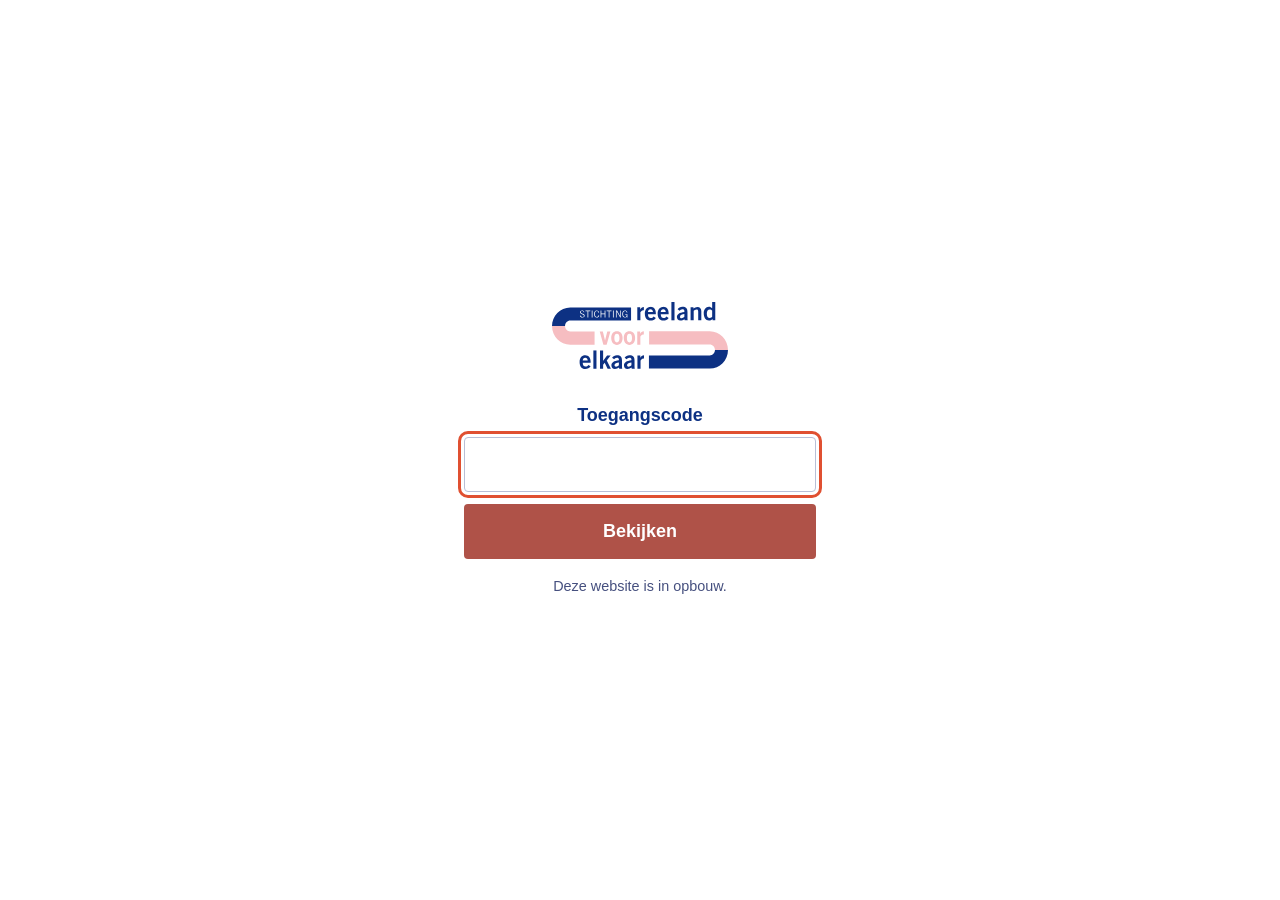
==== index.html @ 43d9a059 "Doorlopende band achter thema's weer weg Co-Authored-By: Claude Opus 5.5 <noreply@anthropic.com> Cla" ====
<!doctype html>
<html lang="nl">
<head>
  <meta charset="utf-8">
  <meta name="viewport" content="width=device-width, initial-scale=1">
  <title>Stichting Reeland voor Elkaar | Geld uit het Reeland, voor het Reeland</title>
  <meta name="description" content="Ondernemers, scholen en verenigingen in het Reeland in Dordrecht betalen mee aan het Ondernemersfonds. Bij Stichting Reeland voor Elkaar vraag je dat geld aan voor de wijk.">
  <meta property="og:title" content="Stichting Reeland voor Elkaar | Geld uit het Reeland, voor het Reeland">
  <meta property="og:description" content="Ondernemers, scholen en verenigingen in het Reeland in Dordrecht betalen mee aan het Ondernemersfonds. Bij Stichting Reeland voor Elkaar vraag je dat geld aan voor de wijk.">
  <meta property="og:type" content="website">
  <meta property="og:locale" content="nl_NL">
  <meta property="og:image" content="https://reelandvoorelkaar.nl/assets/deelafbeelding.png">
  <meta property="og:url" content="https://reelandvoorelkaar.nl/index.html">
  <link rel="icon" href="assets/favicon.svg" type="image/svg+xml">
  <meta name="robots" content="noindex, nofollow">
  <link rel="stylesheet" href="assets/style.css?v=202610140854">
  <script src="assets/gate.js?v=202610140854"></script>
</head>
<body data-pair="home">
  <a class="skip" href="#inhoud">Naar de inhoud</a>

  <header class="top">
    <div class="wrap top__bar">
      <a class="logo" href="index.html"><img src="assets/logo/logo-5.svg" alt="Stichting Reeland voor Elkaar" width="249" height="94"></a>
      <nav class="nav" aria-label="Hoofdmenu">
        <a href="gebied.html">Het gebied</a><a href="aanvragen.html">Aanvragen</a><a href="over-ons.html">Over ons</a>
        <a class="btn" href="aanvraag.html">Aanvraag indienen</a>
      </nav>
    </div>
  </header>

  <main id="inhoud">
    <section class="hero" aria-labelledby="kop">
      <div class="wrap hero__grid">
        <div>
          <h1 id="kop">Geld uit het Reeland, <span>voor het Reeland.</span></h1>
          <p class="lead">Iedereen met een bedrijfspand in het Reeland betaalt mee aan het Ondernemersfonds Dordrecht. Het deel dat voor het Reeland bestemd is, beheren wij. Zo komt dat geld terug bij plannen die het gebied sterker maken.</p>
          <div class="actions">
            <a class="btn" href="aanvragen.html">Zo doe je een aanvraag</a>
            <a href="#hoor-ik-erbij">Hoor ik erbij?</a>
          </div>
        </div>
        <svg class="hero__art" xmlns="http://www.w3.org/2000/svg" viewBox="0 0 500.0 418" fill="none" stroke-width="40" aria-hidden="true">
  <path d="M197 20 H47 A27 27 0 0 0 20 47" stroke="#b2dde5"/>
  <path d="M20 47 A27 27 0 0 0 47 74 H197 A27 27 0 0 1 224 101" stroke="#af5248"/>
  <path d="M224 101 A27 27 0 0 1 197 128 H47 A27 27 0 0 0 20 155" stroke="#7c986c"/>
  <path d="M20 155 A27 27 0 0 0 47 182 H197 A27 27 0 0 1 224 209" stroke="#e05031"/>
  <path d="M224 209 A27 27 0 0 1 197 236 H47 A27 27 0 0 0 20 263" stroke="#c1d2c5"/>
  <path d="M20 263 A27 27 0 0 0 47 290 H197 A27 27 0 0 1 224 317" stroke="#d2b649"/>
  <path d="M224 317 A27 27 0 0 1 197 344 H47 A27 27 0 0 0 20 371" stroke="#0d3183"/>
  <path d="M20 371 A27 27 0 0 0 47 398 H197" stroke="#f6bdc1"/>
  <path d="M303 20 H453 A27 27 0 0 1 480 47" stroke="#b2dde5"/>
  <path d="M480 47 A27 27 0 0 1 453 74 H303 A27 27 0 0 0 276 101" stroke="#af5248"/>
  <path d="M276 101 A27 27 0 0 0 303 128 H453 A27 27 0 0 1 480 155" stroke="#7c986c"/>
  <path d="M480 155 A27 27 0 0 1 453 182 H303 A27 27 0 0 0 276 209" stroke="#e05031"/>
  <path d="M276 209 A27 27 0 0 0 303 236 H453 A27 27 0 0 1 480 263" stroke="#c1d2c5"/>
  <path d="M480 263 A27 27 0 0 1 453 290 H303 A27 27 0 0 0 276 317" stroke="#d2b649"/>
  <path d="M276 317 A27 27 0 0 0 303 344 H453 A27 27 0 0 1 480 371" stroke="#0d3183"/>
  <path d="M480 371 A27 27 0 0 1 453 398 H303" stroke="#f6bdc1"/>
</svg>

      </div>
      <div class="wrap">
        <ul class="cijfers" aria-label="Het Reeland in cijfers">
          <li><strong>175</strong><span>ondernemers en organisaties</span></li>
          <li><strong>5</strong><span>buurten</span></li>
          <li><strong>15</strong><span>trekkingsgebied, van de 24 in Dordrecht</span></li>
        </ul>
      </div>
    </section>

    <section class="block" aria-labelledby="h-werkt">
      <div class="wrap">
        <h2 id="h-werkt">Een fonds van en voor het Reeland</h2>
        <p class="intro">Het is geen subsidie van buiten. Het is jullie eigen geld, dat wij op aanvraag teruggeven aan plannen die het gebied ten goede komen. Wij bepalen niet wat er moet gebeuren; dat doen de ondernemers, verenigingen en organisaties uit het Reeland samen.</p>
        <ol class="flow">
          <li><span class="flow__label">Stap 1</span><h3>Je betaalt mee</h3><p>Eigenaren en gebruikers van panden die geen woning zijn, betalen een kleine opslag op de onroerendezaakbelasting (OZB). De gemeente Dordrecht draagt dat af aan het Ondernemersfonds Dordrecht, ONS Dordrecht.</p></li>
          <li><span class="flow__label">Stap 2</span><h3>Het blijft in het Reeland</h3><p>Dordrecht is verdeeld in 24 trekkingsgebieden. Het fonds houdt het geld per gebied bij elkaar. Het Reeland is trekkingsgebied 15, en Stichting Reeland voor Elkaar beheert het geld voor dit gebied.</p></li>
          <li><span class="flow__label">Stap 3</span><h3>Het komt terug</h3><p>Ondernemers en organisaties uit het Reeland dienen samen een plan in. Het bestuur beoordeelt de aanvraag en ziet erop toe dat het geld goed wordt besteed.</p></li>
        </ol>
      </div>
    </section>
    <section class="block" id="hoor-ik-erbij" aria-labelledby="h-check">
      <div class="wrap">
        <div class="panel">
          <div>
            <h2 id="h-check">Hoor ik erbij? <span>Ben ik onderdeel van het Reeland?</span></h2>
            <p>Heb je een onderneming, school, vereniging of organisatie met een pand in het Reeland? Dan betaal je mee aan het fonds en kun je een aanvraag doen.</p>
          </div>
          <div>
            <form class="streetform" data-straatcheck>
              <label for="straat-home">Typ je straatnaam</label>
              <input id="straat-home" name="straat" list="straten-lijst" autocomplete="off" placeholder="Bijvoorbeeld Vogelplein">
              <button class="btn" type="submit">Check</button>
            </form>
            <p class="result" role="status" aria-live="polite"></p>
            <datalist id="straten-lijst"></datalist>
          </div>
        </div>
        <p class="small mt-s">Of bekijk <a href="gebied.html">de vijf buurten</a>.</p>
      </div>
    </section>
    <section class="block" aria-labelledby="h-thema">
      <div class="wrap">
        <h2 id="h-thema">Waarvoor kun je aanvragen?</h2>
        <p class="intro">Voor plannen van en voor ondernemers die ook goed zijn voor het gebied. Hoe meer ondernemers en organisaties uit het Reeland je plan steunen, hoe sterker je aanvraag. Bijvoorbeeld op deze terreinen:</p>
        <ul class="list list--2 tiles">
          <li><svg class="mini" viewBox="0 0 170 94" fill="none" stroke-width="40" aria-hidden="true"><path d="M170 20H47A27 27 0 0 0 20 47" stroke="var(--t1)"/><path d="M20 47A27 27 0 0 0 47 74H100" stroke="var(--t2)"/></svg><h3>Samen organiseren</h3><p>Ondernemers in het Reeland beter met elkaar verbinden en organiseren.</p></li>
          <li><svg class="mini" viewBox="0 0 170 94" fill="none" stroke-width="40" aria-hidden="true"><path d="M170 20H47A27 27 0 0 0 20 47" stroke="var(--t1)"/><path d="M20 47A27 27 0 0 0 47 74H100" stroke="var(--t2)"/></svg><h3>Gezamenlijke activiteiten</h3><p>Activiteiten die ondernemers samen opzetten, voor het hele gebied.</p></li>
          <li><svg class="mini" viewBox="0 0 170 94" fill="none" stroke-width="40" aria-hidden="true"><path d="M170 20H47A27 27 0 0 0 20 47" stroke="var(--t1)"/><path d="M20 47A27 27 0 0 0 47 74H100" stroke="var(--t2)"/></svg><h3>Schoon, heel en veilig</h3><p>De leefbaarheid van straten, pleinen en bedrijfsomgeving.</p></li>
          <li><svg class="mini" viewBox="0 0 170 94" fill="none" stroke-width="40" aria-hidden="true"><path d="M170 20H47A27 27 0 0 0 20 47" stroke="var(--t1)"/><path d="M20 47A27 27 0 0 0 47 74H100" stroke="var(--t2)"/></svg><h3>Duurzaamheid en innovatie</h3><p>Plannen die het Reeland duurzamer of vernieuwender maken.</p></li>
          <li><svg class="mini" viewBox="0 0 170 94" fill="none" stroke-width="40" aria-hidden="true"><path d="M170 20H47A27 27 0 0 0 20 47" stroke="var(--t1)"/><path d="M20 47A27 27 0 0 0 47 74H100" stroke="var(--t2)"/></svg><h3>Promotie en marketing</h3><p>Het Reeland en zijn ondernemers zichtbaar maken.</p></li>
          <li><svg class="mini" viewBox="0 0 170 94" fill="none" stroke-width="40" aria-hidden="true"><path d="M170 20H47A27 27 0 0 0 20 47" stroke="var(--t1)"/><path d="M20 47A27 27 0 0 0 47 74H100" stroke="var(--t2)"/></svg><h3>Overleg en vertegenwoordiging</h3><p>Een stem voor het gebied in relevante overleggen.</p></li>
          <li><svg class="mini" viewBox="0 0 170 94" fill="none" stroke-width="40" aria-hidden="true"><path d="M170 20H47A27 27 0 0 0 20 47" stroke="var(--t1)"/><path d="M20 47A27 27 0 0 0 47 74H100" stroke="var(--t2)"/></svg><h3>Onderzoek en data</h3><p>Weten wat er speelt, zodat plannen beter aansluiten.</p></li>
        </ul>
        <p class="small mt-s">Het Ondernemersfonds Dordrecht noemt zelf voorbeelden als feestverlichting, camerabeveiliging en onderzoek, of projecten rond verbinding, duurzaamheid en gezondheid. Of je nu een school, stichting, vereniging of bedrijf bent.</p>
        <div class="deadline">
          <div><small>Eerstvolgende indiendatum</small><strong data-next="indienen">&nbsp;</strong></div>
          <div><small>Besproken in de vergadering van</small><strong data-next="vergadering">&nbsp;</strong></div>
          <a class="btn" href="aanvragen.html">Aanvraag indienen</a>
        </div>
      </div>
    </section>
    <section class="block" aria-labelledby="h-meer">
      <div class="wrap">
        <h2 id="h-gesteund">Nieuws en mijlpalen</h2>
        <ol class="tijdlijn">
          <li><time datetime="2026-10-14">14 oktober 2026</time><h3>In De Reelander</h3><p>Het wijkblad schrijft over de start van Reeland voor Elkaar, en roept ondernemers, verenigingen en organisaties op om met ideeën voor de wijkeconomie te komen.</p></li>
          <li><time datetime="2026-06-24">24 juni 2026</time><h3>Eerste bijeenkomst met ondernemers</h3><p>Ondernemers uit het Reeland komen bij elkaar om ideeën te verzamelen. De stichting schreef alle 175 bedrijven en organisaties in het gebied aan om zich voor te stellen.</p></li>
          <li><time datetime="2026-01">Begin 2026</time><h3>Eerste gesteunde initiatief</h3><p>Muziek rond de Reeweg 2026: muziek in de wijk, georganiseerd vanuit het Reeland zelf.</p></li>
          <li><time datetime="2025-09-25">25 september 2025</time><h3>Stichting opgericht</h3><p>Bij de notaris in Dordrecht wordt Stichting Reeland voor Elkaar opgericht.</p></li>
        </ol>
        <h2 id="h-meer" class="mt">Meer weten</h2>
        <ul class="list list--3">
          <li><a class="linkcard" href="gebied.html"><h3>Het gebied</h3><p>Wantijbuurt, Transvaalbuurt, Vogelbuurt, Indische Buurt en Land van Valk.</p></a></li>
          <li><a class="linkcard" href="aanvragen.html"><h3>Aanvragen</h3><p>Wat erin moet, wanneer we vergaderen, en antwoorden op veelgestelde vragen.</p></a></li>
          <li><a class="linkcard" href="over-ons.html"><h3>Over ons</h3><p>Wie in het bestuur zitten en hoe je ons bereikt.</p></a></li>
        </ul>
      </div>
    </section>

  </main>

  <footer class="foot">
    <div class="wrap foot__grid">
      <div>
        <img src="assets/logo/logo-5.svg" alt="Stichting Reeland voor Elkaar" width="249" height="94">
        <p>Trekkingsgebied 15 van <a href="https://www.ondernemersfondsdordrecht.nl/">ONS Dordrecht</a>, het Ondernemersfonds Dordrecht.</p>
      </div>
      <div>
        <h2>Contact</h2>
        <p><a href="mailto:voorzitter@reelandvoorelkaar.nl">voorzitter@reelandvoorelkaar.nl</a></p>
        <p>KvK 98417975</p>
      </div>
      <div>
        <h2>Pagina's</h2>
        <ul>
          <li><a href="index.html">Home</a></li>
          <li><a href="gebied.html">Het gebied</a></li><li><a href="aanvragen.html">Aanvragen</a></li><li><a href="over-ons.html">Over ons</a></li>
          <li><a href="privacy.html">Privacy</a></li>
        </ul>
      </div>
    </div>
  </footer>

  <script src="assets/data.js?v=202610140854"></script>
  
  <script src="assets/script.js?v=202610140854" defer></script>
</body>
</html>
---- assets/style.css ----
/* Stichting Reeland voor Elkaar
   Kleuren uit het logo van Leen Oud (st_Reeland_logo_def.svg). */

:root {
  --blauw: #0d3183;
  --baksteen: #af5248;
  --oranje: #e05031;
  --groen: #7c986c;
  --oker: #d2b649;
  --lichtblauw: #b2dde5;
  --mint: #c1d2c5;
  --roze: #f6bdc1;

  --ink: var(--blauw);
  --ink-soft: #46507f;
  --line: #e1e4ee;

  /* accentkleur en lichte tint van de pagina, volgen de logovariant */
  --accent: var(--baksteen);
  --tint: color-mix(in srgb, var(--roze) 22%, white);

  --font: "Trade Gothic Next", "Trade Gothic", "Helvetica Neue", Helvetica, Arial, sans-serif;
  --wrap: 64rem;
  --gut: 1.25rem;
}
@media (min-width: 48em) { :root { --gut: 2.5rem; } }

/* kleurpaar van de logovariant per pagina */
body { --p1: var(--blauw); --p2: var(--roze); }
body[data-pair="gebied"]    { --p1: var(--oranje); --p2: var(--groen); }
body[data-pair="aanvragen"] { --p1: var(--baksteen); --p2: var(--lichtblauw); }
body[data-pair="over"]      { --p1: var(--groen); --p2: var(--baksteen); }
body[data-pair="gebied"]    { --tint: color-mix(in srgb, var(--groen) 12%, white); }
body[data-pair="aanvragen"] { --tint: color-mix(in srgb, var(--lichtblauw) 28%, white); }
body[data-pair="over"]      { --tint: color-mix(in srgb, var(--mint) 30%, white); }

*, *::before, *::after { box-sizing: border-box; }
html { -webkit-text-size-adjust: 100%; }

body {
  margin: 0;
  font-family: var(--font);
  font-size: 1.0625rem;
  line-height: 1.6;
  color: var(--ink);
  background: #fff;
}
@media (min-width: 48em) { body { font-size: 1.125rem; } }

h1, h2, h3 { font-weight: 700; line-height: 1.12; letter-spacing: -.015em; margin: 0 0 .5em; }
h1 { font-size: clamp(2.1rem, 6vw, 3.4rem); }
h2 { font-size: clamp(1.5rem, 3.5vw, 2rem); }
h3 { font-size: 1.15rem; letter-spacing: 0; margin-bottom: .3em; }
p { margin: 0 0 1em; max-width: 38em; }
a { color: var(--blauw); text-underline-offset: .18em; }
:focus-visible { outline: 3px solid var(--oranje); outline-offset: 3px; }
img, svg { max-width: 100%; }
.mt { margin-top: 2.5rem; }
.mt-s { margin-top: 1rem; }

.wrap { max-width: var(--wrap); margin: 0 auto; padding: 0 var(--gut); }
.skip { position: absolute; left: -999px; top: 0; background: var(--blauw); color: #fff; padding: .6rem 1rem; z-index: 20; }
.skip:focus { left: 0; }

/* Kop en navigatie */
.top { border-bottom: 1px solid var(--line); }
.top__bar { display: flex; flex-wrap: wrap; align-items: center; justify-content: space-between; gap: .75rem 1.5rem; padding-block: 1rem; }
.logo { display: block; line-height: 0; }
.logo img { width: 9rem; height: auto; }
@media (min-width: 48em) { .logo img { width: 11rem; } }
.nav { display: flex; align-items: center; gap: .25rem 1.5rem; flex-wrap: wrap; font-size: 1rem; }
.nav a:not(.btn) { text-decoration: none; padding: .3rem 0; }
.nav a:not(.btn):hover { text-decoration: underline; }
.nav a[aria-current="page"] { font-weight: 700; }
@media (max-width: 47.99em) {
  .nav { width: 100%; gap: .25rem 1.25rem; }
  .nav .btn { display: none; }
}

.btn {
  display: inline-block;
  background: var(--accent); color: #fff;
  font: inherit; font-weight: 700; line-height: 1.2; text-decoration: none;
  padding: .8rem 1.2rem; border: 0; border-radius: 4px; cursor: pointer;
}
.btn:hover { filter: brightness(1.08); }
.nav .btn { padding: .5rem .9rem; font-size: .95rem; }
.actions { display: flex; flex-wrap: wrap; align-items: center; gap: 1rem 1.5rem; margin-top: 1.5rem; }

/* Kop van de pagina */
.hero, .pagehead { padding: 3rem 0 3.5rem; }
@media (min-width: 48em) { .hero, .pagehead { padding: 4.5rem 0 5rem; } }
.hero__grid { display: grid; gap: 2rem; align-items: center; }
@media (min-width: 48em) { .hero__grid { grid-template-columns: 1fr 15rem; gap: 4rem; } }
.hero h1 span { display: block; }
.lead { font-size: 1.15rem; color: var(--ink-soft); }
.hero__art { width: 11rem; height: auto; display: block; }
@media (min-width: 48em) { .hero__art { width: 100%; } }

/* Blokken */
.block { border-top: 1px solid var(--line); padding: 3rem 0; }
@media (min-width: 48em) { .block { padding: 4rem 0; } }
.intro { color: var(--ink-soft); }

/* Genummerde stappen */
.steps, .route { list-style: none; padding: 0; margin: 1.5rem 0 0; display: grid; gap: 1.5rem; counter-reset: n; }
@media (min-width: 48em) { .steps { grid-template-columns: repeat(3, 1fr); gap: 2.5rem; } }
@media (min-width: 64em) { .route { grid-template-columns: repeat(5, 1fr); gap: 1.75rem; } }
.steps li::before, .route li::before {
  counter-increment: n; content: counter(n);
  display: block; font-weight: 700; color: var(--accent); font-size: 1.6rem; line-height: 1; margin-bottom: .6rem;
}
.steps p, .route p { margin: 0; color: var(--ink-soft); font-size: 1rem; }

/* Eenvoudige lijsten (thema's, buurten, links) */
.list { list-style: none; padding: 0; margin: 1.5rem 0 0; display: grid; gap: 0 2.5rem; }
@media (min-width: 40em) { .list--2, .list--3 { grid-template-columns: repeat(2, 1fr); } }
@media (min-width: 64em) { .list--3 { grid-template-columns: repeat(3, 1fr); } }
.list li { border-top: 1px solid var(--line); padding: 1rem 0; }
.list p { margin: 0; color: var(--ink-soft); font-size: 1rem; }
.linkcard { display: block; text-decoration: none; color: inherit; }
.linkcard h3 { text-decoration: underline; text-underline-offset: .18em; }
.linkcard:hover h3 { color: var(--accent); }

/* Straatzoeker en mailblok */
.panel { background: var(--tint); padding: 1.5rem; margin-top: 1rem; border-radius: 4px; }
@media (min-width: 48em) { .panel { padding: 2.25rem 2.5rem; display: grid; grid-template-columns: 1fr 1fr; gap: 2.5rem; align-items: center; } }
.panel p { color: var(--ink-soft); }
.panel h2 span { display: block; font-weight: 400; color: var(--ink-soft); font-size: .8em; margin-top: .2em; }
.panel > div > :last-child { margin-bottom: 0; }
.panel .btn + .small { margin-top: .9rem; }
.streetform { display: flex; gap: .5rem; flex-wrap: wrap; }
.streetform label { width: 100%; font-weight: 700; font-size: 1rem; }
.streetform input {
  flex: 1 1 12rem; font: inherit; padding: .75rem .9rem; min-width: 0;
  border: 1px solid #b9bfd6; border-radius: 4px; color: var(--blauw); background: #fff;
}
.result { margin: .75rem 0 0; min-height: 1.6em; font-weight: 700; }
.result:empty { min-height: 0; margin: 0; }
.result--ja { color: #4f6b43; }
.result--nee { color: var(--baksteen); }

/* Volgende deadline */
.deadline { display: grid; gap: .75rem; margin-top: 2rem; padding-top: 1.5rem; border-top: 1px solid var(--line); }
@media (min-width: 48em) { .deadline { grid-template-columns: 1fr 1fr auto; align-items: end; gap: 2rem; } }
.deadline small { display: block; font-size: .9rem; color: var(--ink-soft); }
.deadline strong { font-size: 1.3rem; }

/* Checklist */
.cols { display: grid; gap: 2rem 3.5rem; margin-top: 1.5rem; }
@media (min-width: 48em) { .cols { grid-template-columns: 1fr 1fr; } }
.check { list-style: none; padding: 0; margin: 0; }
.check li { padding: .6rem 0 .6rem 1.6rem; position: relative; border-bottom: 1px solid var(--line); }
.check li::before {
  content: ""; position: absolute; left: .1rem; top: 1rem;
  width: .8rem; height: .45rem; border-left: 2px solid var(--accent); border-bottom: 2px solid var(--accent);
  transform: rotate(-45deg);
}

/* Vergaderdata */
.dates { border-collapse: collapse; width: 100%; max-width: 40rem; margin-top: 1rem; }
.dates th, .dates td { text-align: left; padding: .75rem .75rem .75rem 0; border-bottom: 1px solid var(--line); }
.dates th { font-size: .9rem; color: var(--ink-soft); font-weight: 400; }
.dates tr.is-next td { font-weight: 700; }
.dates tr.is-past td { color: #9aa1bf; text-decoration: line-through; }

/* Kaart */
.map { margin: 1.5rem 0 0; }
.map a { display: block; }
.map img { width: 100%; height: auto; display: block; border-radius: 4px; }
.map figcaption { font-size: .9rem; color: var(--ink-soft); margin-top: .5rem; }
.streets { columns: 2 11rem; padding-left: 1.2rem; }

/* Bestuur en gegevens */
.board { list-style: none; padding: 0; margin: 1rem 0 0; }
.board li { display: flex; flex-wrap: wrap; gap: 0 1rem; padding: .75rem 0; border-bottom: 1px solid var(--line); }
.board strong { min-width: 12rem; }
.board span { color: var(--ink-soft); }
.facts { display: grid; grid-template-columns: max-content 1fr; gap: .5rem 1.5rem; margin: 1.5rem 0 0; }
.facts dt { font-weight: 700; }
.facts dd { margin: 0; color: var(--ink-soft); }

.small { font-size: .92rem; color: var(--ink-soft); }

/* Footer: licht, in de tint van de pagina */
.foot { background: var(--tint); padding: 3rem 0 2.75rem; font-size: .95rem; }
.foot__grid { display: grid; gap: 1.75rem; }
@media (min-width: 48em) { .foot__grid { grid-template-columns: 1.5fr 1fr 1fr; } }
.foot img { width: 9.5rem; height: auto; margin-bottom: 1rem; }
.foot p { margin: 0 0 .3rem; color: var(--ink-soft); }
.foot h2 { font-size: 1rem; letter-spacing: 0; margin-bottom: .4rem; }
.foot ul { list-style: none; padding: 0; margin: 0; line-height: 1.9; }

/* Slinger 1: de geldstroom. Drie banen met om en om een bocht, zoals in het logo.
   Het label in de band verwijst naar "STICHTING" in het logo. */
.flow { --b: 26px; --r: 2.75rem; list-style: none; padding: 0; margin: 2.25rem 0 0; max-width: 46rem; }
.flow li { position: relative; padding: calc(var(--b) + 1.1rem) 3.75rem calc(var(--b) + 1.4rem) 0; }
.flow li + li { margin-top: calc(-1 * var(--b)); }
.flow li:nth-child(even) { padding-left: 3.75rem; padding-right: 0; }
/* bovenste helft: band + halve bocht in --c; onderste helft: halve bocht + band in --cn.
   Rechte stukken stoppen een straal voor de bocht van de buurman, zodat de bochten rond blijven. */
.flow li::before, .flow li::after { content: ""; position: absolute; height: 50%; border: 0 solid; pointer-events: none; }
.flow li::before { top: 0; border-top-width: var(--b); border-color: var(--c); }
.flow li::after { bottom: 0; border-bottom-width: var(--b); border-color: var(--cn); }
.flow li:nth-child(odd)::before { left: var(--r); right: 0; border-right-width: var(--b); border-top-right-radius: var(--r); }
.flow li:nth-child(odd)::after { left: var(--r); right: 0; border-right-width: var(--b); border-bottom-right-radius: var(--r); }
.flow li:first-child::before { left: 0; }
.flow li:nth-child(even)::before { left: 0; right: var(--r); border-left-width: var(--b); border-top-left-radius: var(--r); }
.flow li:nth-child(even)::after { left: 0; right: var(--r); border-left-width: var(--b); border-bottom-left-radius: var(--r); }
.flow li:last-child { padding-bottom: 0; }
.flow li:last-child::after { display: none; }
.flow li:last-child::before { border-left-width: 0; border-right-width: 0; border-radius: 0; height: auto; }
.flow li:nth-child(odd):last-child::before { right: 0; }
.flow li:nth-child(even):last-child::before { left: var(--r); right: 0; }
.flow li:nth-child(odd) { --c: var(--p1); --cn: var(--p2); --t: #fff; }
.flow li:nth-child(even) { --c: var(--p2); --cn: var(--p1); --t: var(--blauw); }
.flow__label {
  position: absolute; z-index: 1; top: 0; left: 1rem; height: var(--b);
  line-height: var(--b); color: var(--t); font-size: .78rem; letter-spacing: .12em; text-transform: uppercase;
}
.flow li:nth-child(odd):not(:first-child) .flow__label { left: calc(var(--r) + .75rem); }
.flow li:nth-child(even) .flow__label { left: calc(var(--r) + .75rem); }
.flow h3 { margin-bottom: .25rem; }
.flow p { margin: 0; color: var(--ink-soft); }
@media (max-width: 30em) { .flow { --b: 22px; --r: 2rem; } .flow li { padding-right: 2.5rem; } .flow li:nth-child(even) { padding-left: 2.5rem; padding-right: 0; } }

/* Slinger 2: band met bocht in de paginakop, in de kleuren van de logovariant */
.pagehead { position: relative; overflow: hidden; }
.kopband { --b: 22px; position: absolute; right: 0; top: 3rem; width: min(38%, 26rem); height: 7.5rem; pointer-events: none; }
.kopband::before, .kopband::after { content: ""; position: absolute; left: 0; right: 0; height: 50%; border: var(--b) solid; border-right: 0; }
.kopband::before { top: 0; border-color: var(--p1); border-bottom: 0; border-top-left-radius: 3.75rem; }
.kopband::after { bottom: 0; border-color: var(--p2); border-top: 0; border-bottom-left-radius: 3.75rem; }
@media (min-width: 48em) { .kopband { top: 4.5rem; height: 9rem; --b: 30px; } .kopband::before { border-top-left-radius: 4.5rem; } .kopband::after { border-bottom-left-radius: 4.5rem; } }
@media (max-width: 47.99em) { .kopband { width: 34%; top: 1.5rem; height: 4.25rem; --b: 14px; } .kopband::before { border-top-left-radius: 2.2rem; } .kopband::after { border-bottom-left-radius: 2.2rem; } .pagehead { padding-top: 7rem; } }
.pagehead .wrap { position: relative; }
@media (min-width: 48em) { .pagehead .wrap > * { max-width: 36rem; } }

/* Variant B: thema's als kleurvlakken (aan met body class "met-tegels") */
.met-tegels .tiles { gap: 1rem; }
.met-tegels .tiles li { border: 0; padding: 1.4rem 1.4rem 1.5rem; background: var(--bg); }
.met-tegels .tiles li:nth-child(1) { --bg: var(--lichtblauw); }
.met-tegels .tiles li:nth-child(2) { --bg: var(--roze); }
.met-tegels .tiles li:nth-child(3) { --bg: var(--mint); }
.met-tegels .tiles li:nth-child(4) { --bg: color-mix(in srgb, var(--oker) 55%, white); }
.met-tegels .tiles p { color: var(--blauw); }

/* Lange regels en mailadressen mogen afbreken op smalle schermen */
.board span { flex: 1 1 16rem; min-width: 0; }
.facts dd, .foot p, .panel p { overflow-wrap: anywhere; min-width: 0; }

/* Kleur per thema, zoals Leen voorstelt: elk thema een kleurpaar uit de logovarianten,
   als klein slingertje (bovenste helft --t1, onderste --t2). */
.list.tiles li { position: relative; padding-top: 1.1rem; }
.list.tiles .mini { position: absolute; left: 0; top: calc(1.1rem + 3.5px); width: 85px; height: 47px; }
.list.tiles h3 { margin: 0; padding-left: 95px; font-size: 1.1rem; line-height: 27px; }
.list.tiles p { padding-left: 60px; line-height: 27px; }
/* Opeenvolgende kleuren uit de grote slinger */
.list.tiles li:nth-child(7n+1) { --t1: var(--lichtblauw); --t2: var(--baksteen); --t3: var(--groen); }
.list.tiles li:nth-child(7n+2) { --t1: var(--baksteen); --t2: var(--groen); --t3: var(--oranje); }
.list.tiles li:nth-child(7n+3) { --t1: var(--groen); --t2: var(--oranje); --t3: var(--mint); }
.list.tiles li:nth-child(7n+4) { --t1: var(--oranje); --t2: var(--mint); --t3: var(--oker); }
.list.tiles li:nth-child(7n+5) { --t1: var(--mint); --t2: var(--oker); --t3: var(--blauw); }
.list.tiles li:nth-child(7n+6) { --t1: var(--oker); --t2: var(--blauw); --t3: var(--roze); }
.list.tiles li:nth-child(7n+7) { --t1: var(--blauw); --t2: var(--roze); --t3: var(--lichtblauw); }
@media (min-width: 48em) { .hero__grid { grid-template-columns: 1fr 18rem; } }

/* Aanvraagformulier */
.sr { position: absolute; width: 1px; height: 1px; overflow: hidden; clip: rect(0 0 0 0); }
.aanvraag { max-width: 44rem; }
.aanvraag .group { border: 0; padding: 0; margin: 0 0 2.5rem; }
.aanvraag .group > legend { font-size: clamp(1.3rem, 3vw, 1.6rem); font-weight: 700; letter-spacing: -.01em; margin-bottom: 1rem; padding: 0; }
.field { border: 0; padding: 0; margin: 0 0 1.25rem; }
.field > label, .field > legend { display: block; font-weight: 700; margin-bottom: .35rem; padding: 0; }
.field label span { font-weight: 400; color: var(--ink-soft); }
.field small { display: block; color: var(--ink-soft); margin: -.15rem 0 .4rem; }
.field input:not([type=radio]):not([type=checkbox]), .field textarea {
  width: 100%; font: inherit; color: var(--blauw); padding: .7rem .85rem;
  border: 1px solid #b9bfd6; border-radius: 4px; background: #fff;
}
.field textarea { resize: vertical; }
.opts { display: flex; flex-wrap: wrap; gap: .5rem 1.5rem; }
.opt { display: flex; gap: .55rem; align-items: baseline; margin: .35rem 0; cursor: pointer; }
.opt input { accent-color: var(--baksteen); width: 1.05rem; height: 1.05rem; }
.is-fout input:not([type=radio]):not([type=checkbox]), .is-fout textarea { border-color: var(--baksteen); box-shadow: 0 0 0 1px var(--baksteen); }
.is-fout > legend, .opt.is-fout { color: var(--baksteen); }
.fout { color: var(--baksteen); font-weight: 700; }
.btn--licht { background: #fff; color: var(--baksteen); box-shadow: inset 0 0 0 2px var(--baksteen); }

/* Foto */
.photo { margin: 0 0 1rem; max-width: 40rem; }
.photo img { width: 100%; height: auto; display: block; border-radius: 4px; }
.photo figcaption { font-size: .9rem; color: var(--ink-soft); margin-top: .5rem; }

/* Tijdlijn nieuws en mijlpalen */
.tijdlijn { list-style: none; padding: 0; margin: 1.5rem 0 0; border-left: 4px solid var(--roze); }
.tijdlijn li { position: relative; padding: 0 0 1.75rem 1.5rem; }
.tijdlijn li::before { content: ""; position: absolute; left: -12px; top: .3rem; width: 20px; height: 20px; border-radius: 50%; background: #fff; border: 4px solid var(--blauw); }
.tijdlijn li:last-child { padding-bottom: 0; }
.tijdlijn time { display: block; font-size: .9rem; color: var(--ink-soft); }
.tijdlijn h3 { margin: .15rem 0 .25rem; }
.tijdlijn p { margin: 0; color: var(--ink-soft); }

/* Knoppen als band uit het logo: rechte kant links, ronde kop rechts. De kop is precies een
   halve cirkel; de onderste helft heeft de tweede kleur, zoals het einde van een band in het logo. */
body { --btn2: var(--roze); }
body[data-pair="gebied"] { --btn2: var(--groen); }
body[data-pair="aanvragen"] { --btn2: var(--lichtblauw); }
body[data-pair="over"] { --btn2: var(--groen); }
.btn {
  --h: 2.9rem;
  display: inline-flex; align-items: center;
  height: var(--h); padding: 0 calc(var(--h) / 2 + .6rem) 0 1.15rem;
  border-radius: 0 999px 999px 0;
  background:
    linear-gradient(to bottom, transparent 50%, var(--btn2) 50%) right / calc(var(--h) / 2) 100% no-repeat,
    var(--baksteen);
  white-space: nowrap;
}
.nav .btn { --h: 2.3rem; padding: 0 calc(var(--h) / 2 + .5rem) 0 .9rem; }
.btn--licht {
  color: var(--baksteen);
  background:
    linear-gradient(to bottom, transparent 50%, var(--btn2) 50%) right / calc(var(--h) / 2) 100% no-repeat,
    #fff;
  box-shadow: inset 0 0 0 2px var(--baksteen);
}
@media (max-width: 30em) { .btn { white-space: normal; height: auto; min-height: var(--h); padding-top: .5rem; padding-bottom: .5rem; } }

/* Stappen-slinger dichter bij het logo: volle halve-cirkelbochten, dikkere band, volle breedte */
.flow { --b: 30px; --r: 4.75rem; max-width: none; }
.flow li { min-height: calc(2 * var(--r)); padding-right: calc(var(--r) + 1.5rem); }
.flow li:nth-child(even) { padding-left: calc(var(--r) + 1.5rem); padding-right: 0; }
.flow li:last-child { min-height: 0; padding-right: 0; }
.flow h3, .flow p { max-width: 42rem; }
.flow h3 { font-size: 1.3rem; }
.flow__label { font-size: .8rem; }
@media (max-width: 30em) {
  .flow { --b: 22px; --r: 3rem; }
  .flow li { padding-right: calc(var(--r) + .5rem); }
  .flow li:nth-child(even) { padding-left: calc(var(--r) + .5rem); padding-right: 0; }
}

/* Veelgestelde vragen: uitklaplijst met een klein bandje als teken */
.faq { max-width: 46rem; margin-top: 1.25rem; border-bottom: 1px solid var(--line); }
.faq details { border-top: 1px solid var(--line); }
.faq summary {
  list-style: none; cursor: pointer; position: relative;
  padding: 1rem 2.75rem 1rem 0; font-weight: 700;
}
.faq summary::-webkit-details-marker { display: none; }
.faq summary::before, .faq summary::after {
  content: ""; position: absolute; right: 0; width: 1.9rem; height: .65rem;
  border: 7px solid; border-left: 0;
}
.faq summary::before { top: calc(50% - .65rem - 3.5px); border-color: var(--btn2); border-bottom: 0; border-top-right-radius: .7rem; }
.faq summary::after { top: calc(50% - 3.5px); border-color: var(--baksteen); border-top: 0; border-bottom-right-radius: .7rem; }
.faq details[open] summary::before { border-color: var(--baksteen); }
.faq details[open] summary::after { border-color: var(--btn2); }
.faq details[open] summary { color: var(--baksteen); }
.faq summary:hover { color: var(--baksteen); }
.faq details p { margin: 0 0 1.1rem; color: var(--ink-soft); max-width: 40rem; }

/* Kerncijfers onder de kop van de homepage */
.cijfers { list-style: none; padding: 0; margin: 3rem 0 0; display: grid; gap: 1.25rem; grid-template-columns: repeat(3, 1fr); }
.cijfers li { display: flex; flex-direction: column; gap: .2rem; }
.cijfers strong { font-size: clamp(2.2rem, 6vw, 3.4rem); line-height: 1; font-weight: 700; letter-spacing: -.02em; }
.cijfers li:nth-child(1) strong { color: var(--baksteen); }
.cijfers li:nth-child(2) strong { color: var(--groen); color: #5d7a4f; }
.cijfers li:nth-child(3) strong { color: var(--blauw); }
.cijfers span { font-size: .95rem; color: var(--ink-soft); max-width: 14rem; }
@media (max-width: 30em) { .cijfers { gap: .75rem; } .cijfers span { font-size: .82rem; } }

/* Invoerveld en knop als één band: recht begin, ronde tweekleurige kop */
.streetform { gap: 0; flex-wrap: nowrap; align-items: stretch; }
.streetform label { position: absolute; width: 1px; height: 1px; overflow: hidden; clip: rect(0 0 0 0); }
.streetform input { border-radius: 0; border: 2px solid var(--baksteen); border-right: 0; height: 2.9rem; }
.streetform .btn { flex: none; }

/* Aanvraagformulier: hulpkolom naast het formulier */
.formgrid { display: grid; gap: 2.5rem; }
@media (min-width: 60em) { .formgrid { grid-template-columns: minmax(0, 44rem) 17rem; justify-content: space-between; align-items: start; } }
.formhulp { background: var(--tint); padding: 1.5rem; border-radius: 4px; }
@media (min-width: 60em) { .formhulp { position: sticky; top: 1.5rem; } }
.formhulp h3 { font-size: 1rem; margin: 0 0 .4rem; }
.formhulp h3 ~ h3 { margin-top: 1.25rem; }
.formhulp p { font-size: .95rem; color: var(--ink-soft); margin: 0; }
.formhulp .check { margin: 0; }
.formhulp .check li { font-size: .95rem; border-bottom: 0; padding-top: .25rem; padding-bottom: .25rem; }
.formhulp .check li::before { top: .55rem; }
@media (max-width: 59.99em) { .formhulp { order: -1; } }
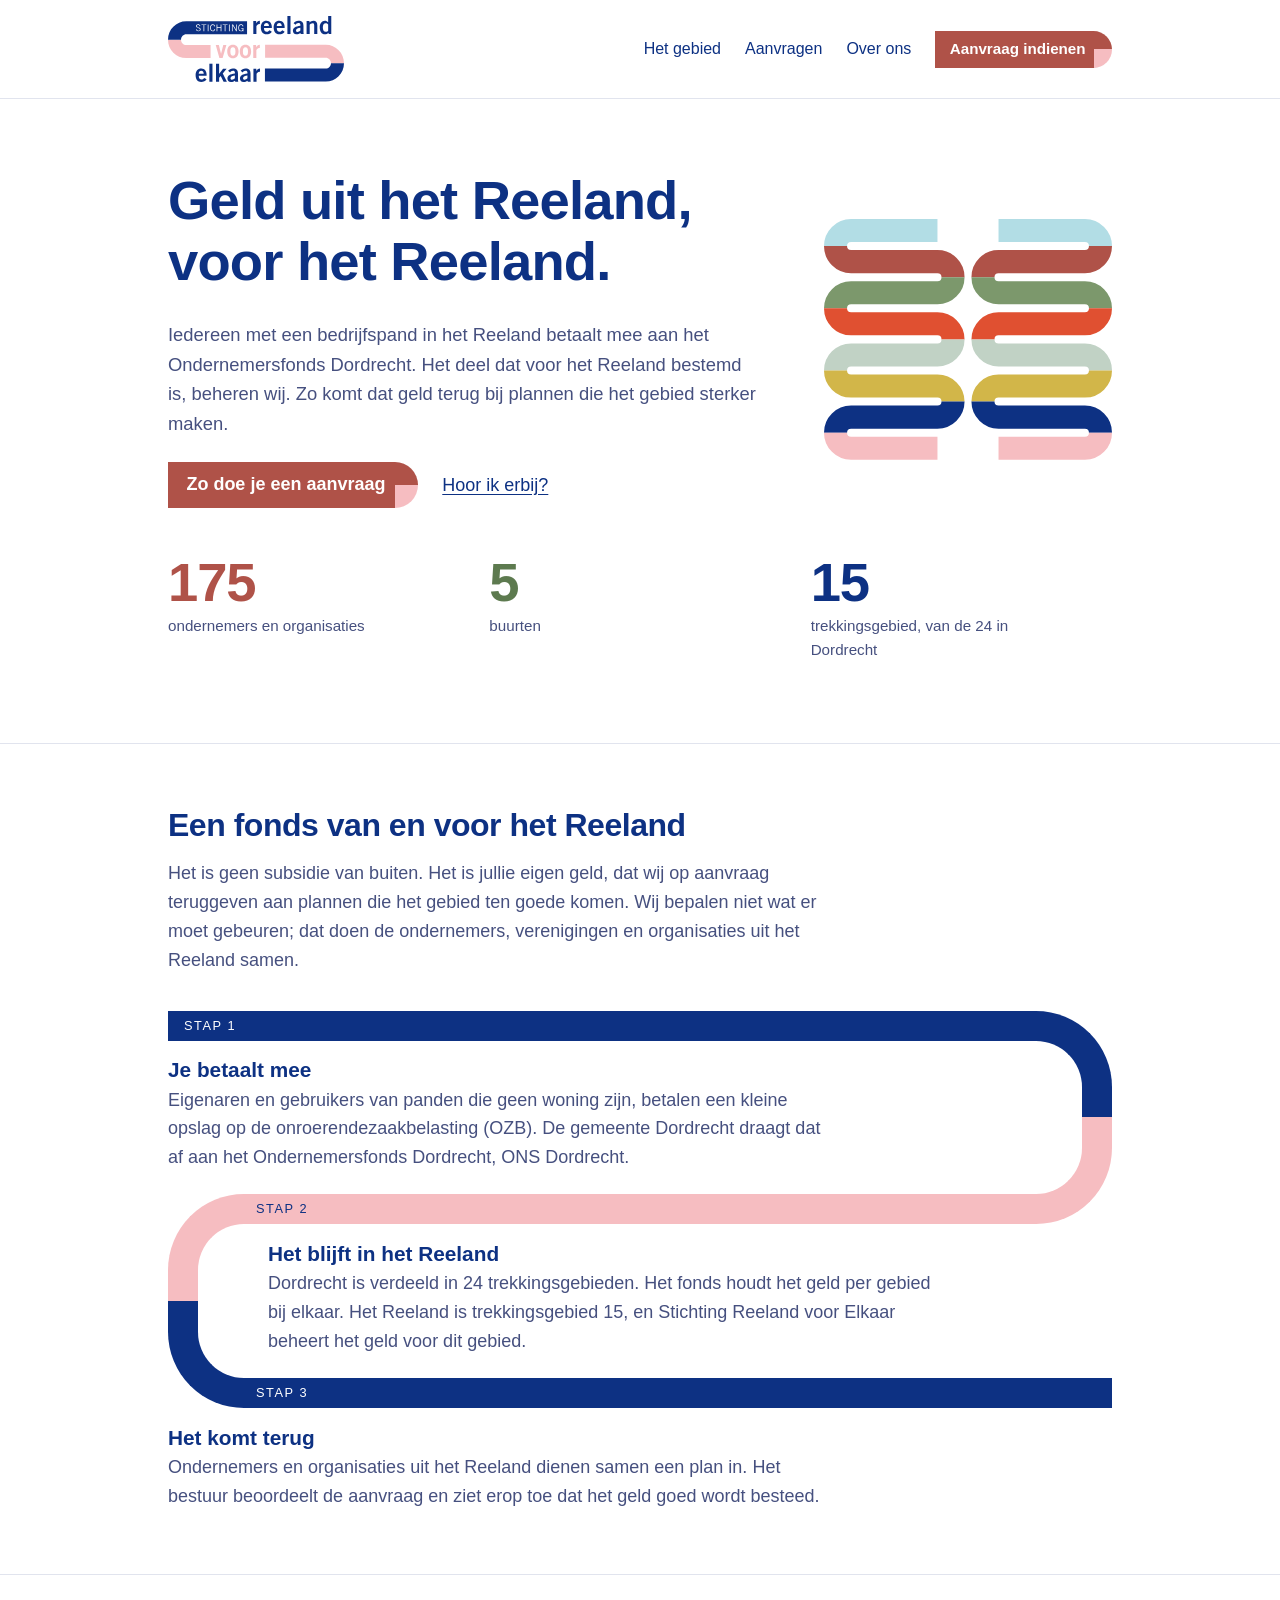
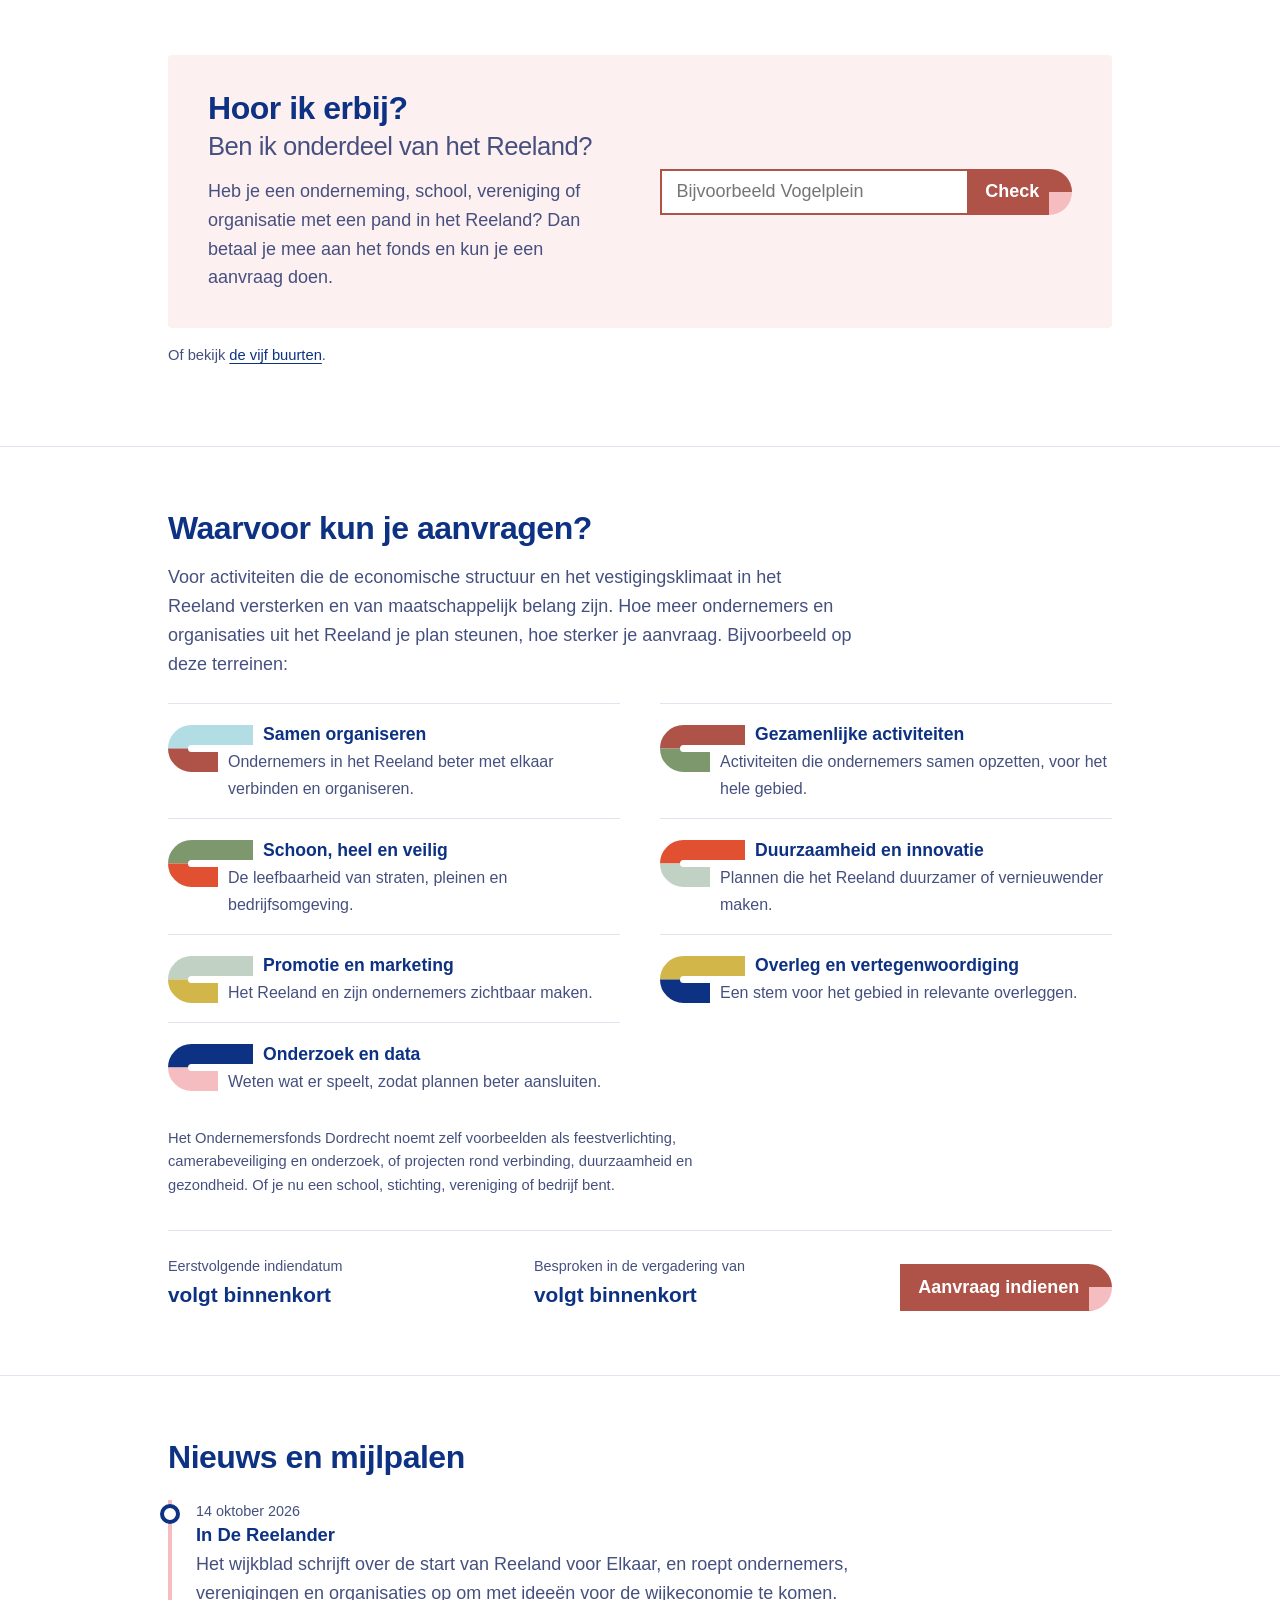
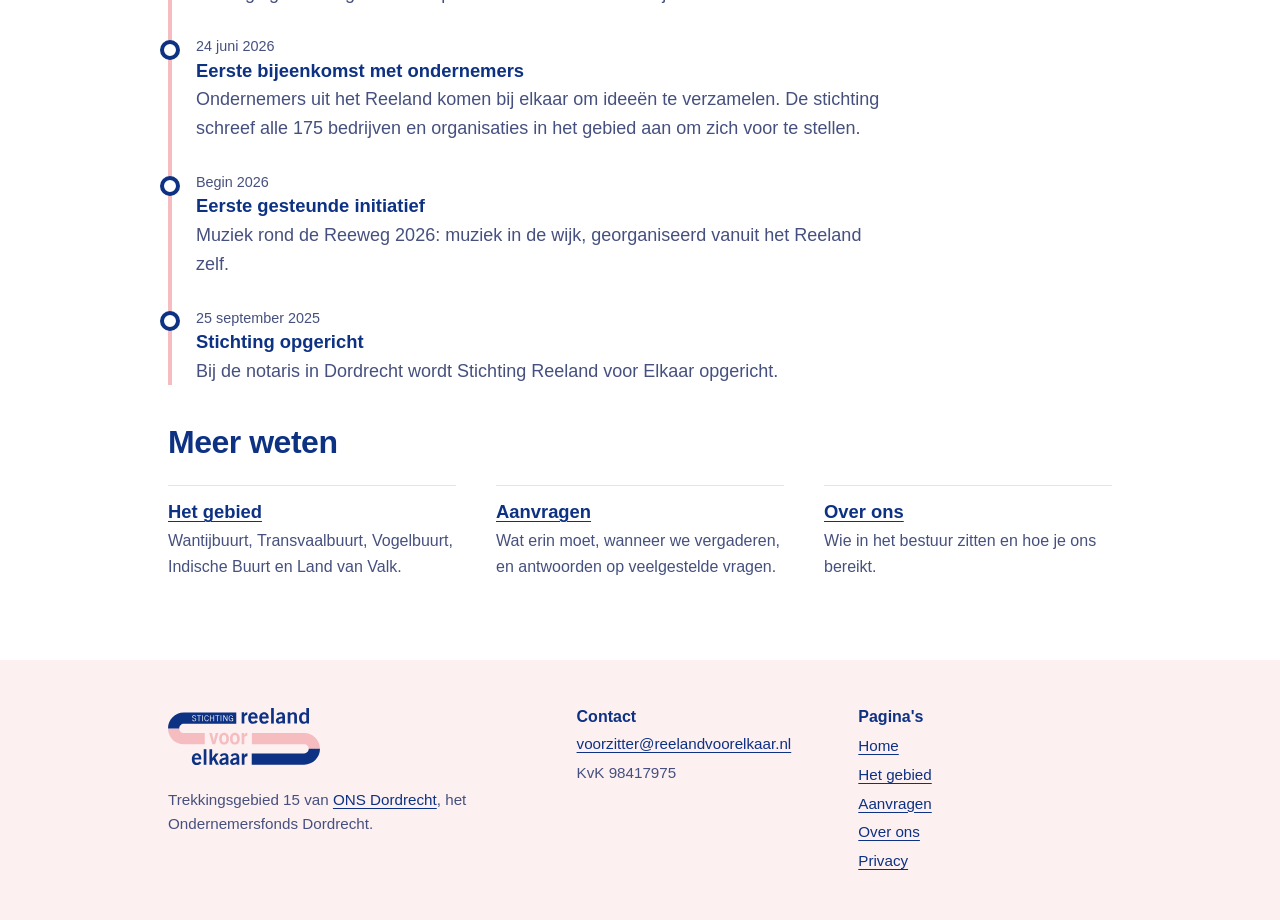
==== commit eda125fa: "Livegang: toegangscode en noindex weg, sitemap toegevoegd Co-Authored-By: Claude Opus 5.5 <noreply@a" ====
--- a/index.html
+++ b/index.html
@@ -12,9 +12,7 @@
   <meta property="og:image" content="https://reelandvoorelkaar.nl/assets/deelafbeelding.png">
   <meta property="og:url" content="https://reelandvoorelkaar.nl/index.html">
   <link rel="icon" href="assets/favicon.svg" type="image/svg+xml">
-  <meta name="robots" content="noindex, nofollow">
-  <link rel="stylesheet" href="assets/style.css?v=202610140854">
-  <script src="assets/gate.js?v=202610140854"></script>
+  <link rel="stylesheet" href="assets/style.css?v=202610212058">
 </head>
 <body data-pair="home">
   <a class="skip" href="#inhoud">Naar de inhoud</a>
@@ -103,7 +101,7 @@
     <section class="block" aria-labelledby="h-thema">
       <div class="wrap">
         <h2 id="h-thema">Waarvoor kun je aanvragen?</h2>
-        <p class="intro">Voor plannen van en voor ondernemers die ook goed zijn voor het gebied. Hoe meer ondernemers en organisaties uit het Reeland je plan steunen, hoe sterker je aanvraag. Bijvoorbeeld op deze terreinen:</p>
+        <p class="intro">Voor activiteiten die de economische structuur en het vestigingsklimaat in het Reeland versterken en van maatschappelijk belang zijn. Hoe meer ondernemers en organisaties uit het Reeland je plan steunen, hoe sterker je aanvraag. Bijvoorbeeld op deze terreinen:</p>
         <ul class="list list--2 tiles">
           <li><svg class="mini" viewBox="0 0 170 94" fill="none" stroke-width="40" aria-hidden="true"><path d="M170 20H47A27 27 0 0 0 20 47" stroke="var(--t1)"/><path d="M20 47A27 27 0 0 0 47 74H100" stroke="var(--t2)"/></svg><h3>Samen organiseren</h3><p>Ondernemers in het Reeland beter met elkaar verbinden en organiseren.</p></li>
           <li><svg class="mini" viewBox="0 0 170 94" fill="none" stroke-width="40" aria-hidden="true"><path d="M170 20H47A27 27 0 0 0 20 47" stroke="var(--t1)"/><path d="M20 47A27 27 0 0 0 47 74H100" stroke="var(--t2)"/></svg><h3>Gezamenlijke activiteiten</h3><p>Activiteiten die ondernemers samen opzetten, voor het hele gebied.</p></li>
@@ -163,8 +161,8 @@
     </div>
   </footer>
 
-  <script src="assets/data.js?v=202610140854"></script>
+  <script src="assets/data.js?v=202610212058"></script>
   
-  <script src="assets/script.js?v=202610140854" defer></script>
+  <script src="assets/script.js?v=202610212058" defer></script>
 </body>
 </html>
--- a/assets/style.css
+++ b/assets/style.css
@@ -388,3 +388,8 @@
 .formhulp .check li { font-size: .95rem; border-bottom: 0; padding-top: .25rem; padding-bottom: .25rem; }
 .formhulp .check li::before { top: .55rem; }
 @media (max-width: 59.99em) { .formhulp { order: -1; } }
+
+/* Stratenlijst per buurt */
+.streetgroups { display: grid; grid-template-columns: repeat(auto-fill, minmax(9.5rem, 1fr)); gap: 1.5rem 1.5rem; margin-top: 1.25rem; }
+.streetgroups h4 { margin: 0 0 .4rem; font-size: .95rem; padding-bottom: .4rem; border-bottom: 1px solid var(--line); }
+.streetgroups ul { list-style: none; padding: 0; margin: 0; font-size: .9rem; line-height: 1.6; color: var(--ink-soft); }
